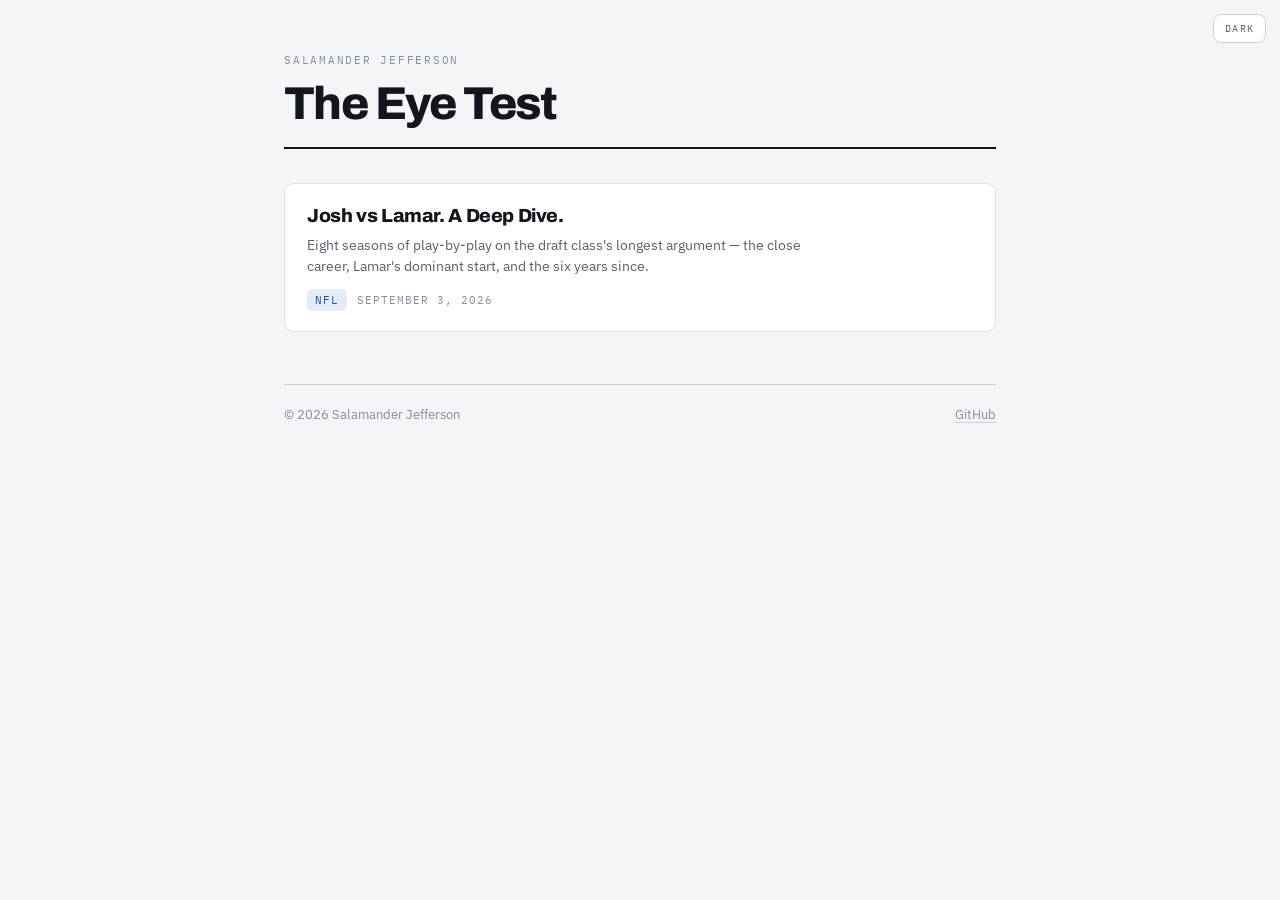
==== index.html @ 1bc0b749 "Drop tagline; retitle post to 'A Deep Dive'; keep tag on re-publish" ====
<!doctype html>
<html lang="en">
<head>
<meta charset="utf-8">
<meta name="viewport" content="width=device-width, initial-scale=1">
<meta name="color-scheme" content="light dark">
<meta name="description" content="The Eye Test — Salamander Jefferson">
<title>The Eye Test</title>
<link rel="preconnect" href="https://fonts.googleapis.com">
<link rel="preconnect" href="https://fonts.gstatic.com" crossorigin>
<link rel="stylesheet" href="https://fonts.googleapis.com/css2?family=Archivo:wght@500;700;800&family=IBM+Plex+Mono:wght@400;500&family=IBM+Plex+Sans:wght@400;500;600&display=swap">
<link rel="stylesheet" href="style.css">
</head>
<body>
<div class="wrap">
  <header>
    <div class="eyebrow">Salamander Jefferson</div>
    <h1><a href="./">The Eye Test</a></h1>

  </header>

  <ul class="posts">
    <li class="post">
      <a href="posts/allen-vs-jackson/">
        <h2>Josh vs Lamar. A Deep Dive.</h2>
        <p>Eight seasons of play-by-play on the draft class's longest argument — the close career, Lamar's dominant start, and the six years since.</p>
        <div class="meta"><span class="tag">NFL</span>
          <span>September 3, 2026</span></div>
      </a>
    </li>
  </ul>

  <footer>
    <span>&copy; 2026 Salamander Jefferson</span>
    <span><a href="https://github.com/mpg000f">GitHub</a></span>
  </footer>
</div>
<script>
(function(){
  var b=document.createElement('button'); b.className='themebtn'; b.type='button';
  var root=document.documentElement;
  function cur(){ return root.getAttribute('data-theme')
    || (matchMedia('(prefers-color-scheme: dark)').matches ? 'dark' : 'light'); }
  function paint(){ b.textContent = cur()==='dark' ? 'Light' : 'Dark';
    b.setAttribute('aria-label','Switch to '+(cur()==='dark'?'light':'dark')+' theme'); }
  b.addEventListener('click', function(){
    root.setAttribute('data-theme', cur()==='dark' ? 'light' : 'dark'); paint(); });
  matchMedia('(prefers-color-scheme: dark)').addEventListener('change', paint);
  document.body.appendChild(b); paint();
})();
</script>
</body>
</html>
---- style.css ----
/* Shared shell for the site index. Individual posts are self-contained and
   carry their own styles; these tokens are kept in sync with them by hand. */

:root{
  --ground:#F4F5F7; --surface:#FFFFFF; --surface-2:#EDEFF3;
  --ink:#14161D; --ink-2:#5A5F6E; --ink-3:#878DA0;
  --line:#DFE1E7; --line-2:#CBCFD9;
  --accent:#1D4FA3; --accent-wash:#E4EBF7;
  --r:10px;
}
@media (prefers-color-scheme:dark){ :root:not([data-theme="light"]){
  --ground:#101218; --surface:#171A22; --surface-2:#1E222C;
  --ink:#EDEEF2; --ink-2:#969CAC; --ink-3:#6E7486;
  --line:#262A35; --line-2:#333846;
  --accent:#6FA4EC; --accent-wash:#16233A;
}}
:root[data-theme="dark"]{
  --ground:#101218; --surface:#171A22; --surface-2:#1E222C;
  --ink:#EDEEF2; --ink-2:#969CAC; --ink-3:#6E7486;
  --line:#262A35; --line-2:#333846;
  --accent:#6FA4EC; --accent-wash:#16233A;
}

*,*::before,*::after{box-sizing:border-box}
body{margin:0;background:var(--ground);color:var(--ink);
  font-family:"IBM Plex Sans",system-ui,-apple-system,"Segoe UI",sans-serif;
  font-size:15px;line-height:1.55;-webkit-font-smoothing:antialiased}
a{color:inherit;text-decoration:none}
.wrap{max-width:760px;margin:0 auto;padding:52px 24px 80px}

/* masthead */
header{border-bottom:2px solid var(--ink);padding-bottom:20px;margin-bottom:34px}
h1{font-family:Archivo,"Helvetica Neue",Arial,sans-serif;font-size:clamp(30px,5.6vw,46px);
  font-weight:800;letter-spacing:-.035em;line-height:1;margin:0}
h1 a:hover{color:var(--accent)}
.tagline{color:var(--ink-2);margin:12px 0 0;max-width:56ch;font-size:15px}
.eyebrow{font-family:"IBM Plex Mono",ui-monospace,monospace;font-size:11px;letter-spacing:.16em;
  text-transform:uppercase;color:var(--ink-3);margin-bottom:12px}

/* post list */
.posts{display:flex;flex-direction:column;gap:14px;list-style:none;margin:0;padding:0}
.post{background:var(--surface);border:1px solid var(--line);border-radius:var(--r);
  transition:border-color .15s,transform .15s}
.post:hover{border-color:var(--accent);transform:translateY(-1px)}
.post a{display:block;padding:20px 22px}
.post a:focus-visible{outline:2px solid var(--accent);outline-offset:3px;border-radius:var(--r)}
.post h2{font-family:Archivo,sans-serif;font-size:19px;font-weight:800;letter-spacing:-.02em;
  line-height:1.25;margin:0 0 7px;text-wrap:balance}
.post p{margin:0;color:var(--ink-2);font-size:14px;max-width:64ch;line-height:1.5}
.meta{display:flex;flex-wrap:wrap;align-items:center;gap:10px;margin-top:12px;
  font-family:"IBM Plex Mono",ui-monospace,monospace;font-size:10.5px;letter-spacing:.1em;
  text-transform:uppercase;color:var(--ink-3)}
.tag{background:var(--accent-wash);color:var(--accent);padding:3px 8px;border-radius:5px;
  letter-spacing:.08em}

footer{margin-top:52px;padding-top:20px;border-top:1px solid var(--line-2);
  color:var(--ink-3);font-size:12.5px;display:flex;justify-content:space-between;gap:16px;
  flex-wrap:wrap}
footer a{border-bottom:1px solid var(--line-2)}
footer a:hover{color:var(--accent);border-color:var(--accent)}

.themebtn{position:fixed;top:14px;right:14px;z-index:50;appearance:none;cursor:pointer;
  font-family:"IBM Plex Mono",ui-monospace,monospace;font-size:10px;letter-spacing:.12em;
  text-transform:uppercase;padding:7px 11px;border-radius:8px;
  background:var(--surface);color:var(--ink-2);border:1px solid var(--line-2)}
.themebtn:hover{color:var(--ink)}
.themebtn:focus-visible{outline:2px solid var(--accent);outline-offset:2px}

@media (max-width:720px){ .wrap{padding:34px 16px 60px} .themebtn{top:8px;right:8px} }
@media (prefers-reduced-motion:reduce){*{transition:none!important}}
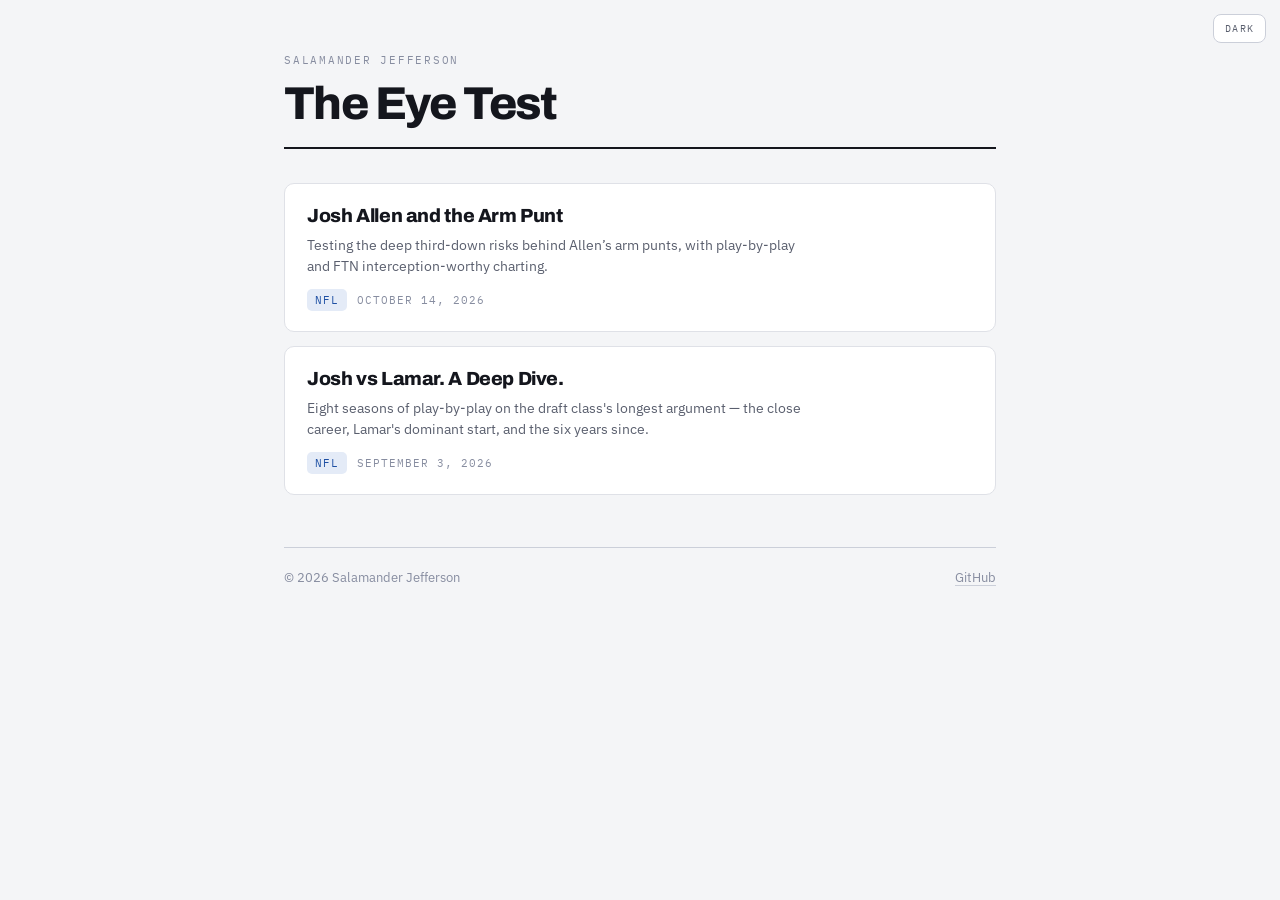
==== commit c394fde4: "Draft Josh Allen arm-punt article with FTN charting and reproducible analysis" ====
--- a/index.html
+++ b/index.html
@@ -20,6 +20,14 @@
   </header>
 
   <ul class="posts">
+    <li class="post">
+      <a href="posts/josh-allen-arm-punts/">
+        <h2>Josh Allen and the Arm Punt</h2>
+        <p>Testing the deep third-down risks behind Allen’s arm punts, with play-by-play and FTN interception-worthy charting.</p>
+        <div class="meta"><span class="tag">NFL</span>
+          <span>October 14, 2026</span></div>
+      </a>
+    </li>
     <li class="post">
       <a href="posts/allen-vs-jackson/">
         <h2>Josh vs Lamar. A Deep Dive.</h2>
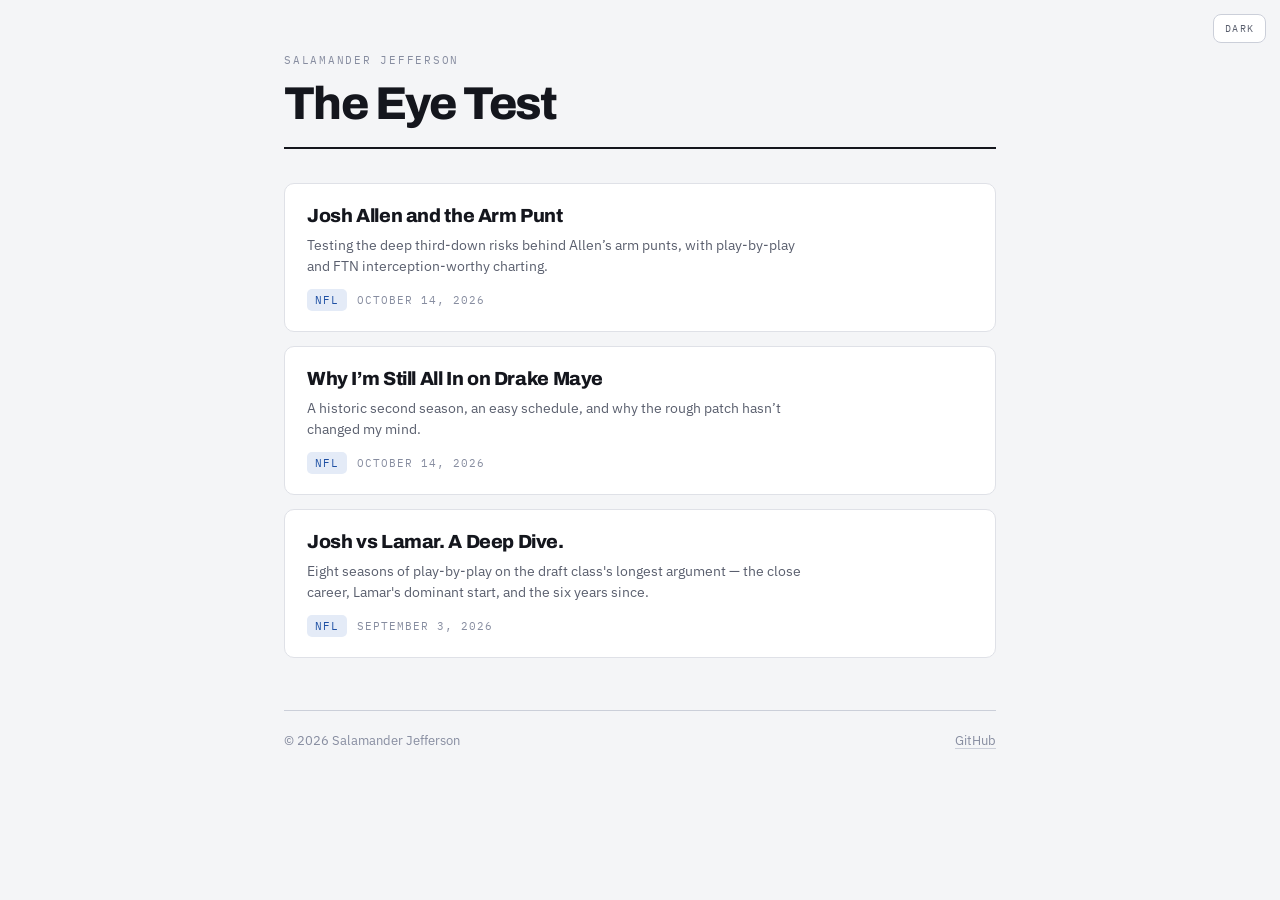
==== commit 8aea46f4: "Publish Drake Maye article with The Eye Test theme" ====
--- a/index.html
+++ b/index.html
@@ -24,6 +24,14 @@
       <a href="posts/josh-allen-arm-punts/">
         <h2>Josh Allen and the Arm Punt</h2>
         <p>Testing the deep third-down risks behind Allen’s arm punts, with play-by-play and FTN interception-worthy charting.</p>
+        <div class="meta"><span class="tag">NFL</span>
+          <span>October 14, 2026</span></div>
+      </a>
+    </li>
+    <li class="post">
+      <a href="posts/drake-maye/">
+        <h2>Why I’m Still All In on Drake Maye</h2>
+        <p>A historic second season, an easy schedule, and why the rough patch hasn’t changed my mind.</p>
         <div class="meta"><span class="tag">NFL</span>
           <span>October 14, 2026</span></div>
       </a>
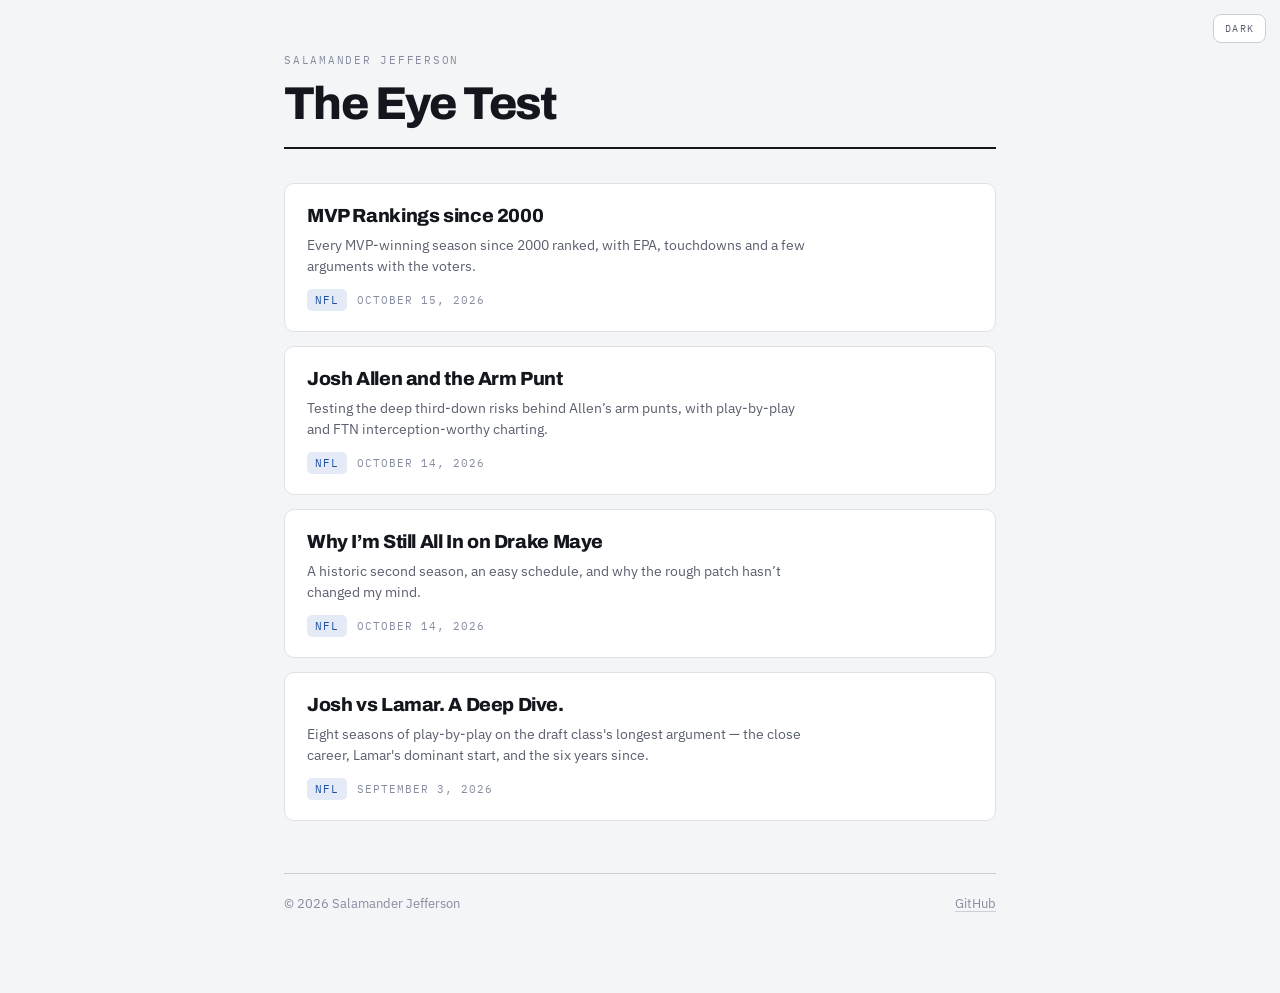
==== commit fe0adef1: "Publish MVP rankings since 2000 with season league ranks and shared EPA methodology" ====
--- a/index.html
+++ b/index.html
@@ -1,55 +1,53 @@
-<!doctype html>
+<!DOCTYPE html>
+
 <html lang="en">
 <head>
-<meta charset="utf-8">
-<meta name="viewport" content="width=device-width, initial-scale=1">
-<meta name="color-scheme" content="light dark">
-<meta name="description" content="The Eye Test — Salamander Jefferson">
+<meta charset="utf-8"/>
+<meta content="width=device-width, initial-scale=1" name="viewport"/>
+<meta content="light dark" name="color-scheme"/>
+<meta content="The Eye Test — Salamander Jefferson" name="description"/>
 <title>The Eye Test</title>
-<link rel="preconnect" href="https://fonts.googleapis.com">
-<link rel="preconnect" href="https://fonts.gstatic.com" crossorigin>
-<link rel="stylesheet" href="https://fonts.googleapis.com/css2?family=Archivo:wght@500;700;800&family=IBM+Plex+Mono:wght@400;500&family=IBM+Plex+Sans:wght@400;500;600&display=swap">
-<link rel="stylesheet" href="style.css">
+<link href="https://fonts.googleapis.com" rel="preconnect"/>
+<link crossorigin="" href="https://fonts.gstatic.com" rel="preconnect"/>
+<link href="https://fonts.googleapis.com/css2?family=Archivo:wght@500;700;800&amp;family=IBM+Plex+Mono:wght@400;500&amp;family=IBM+Plex+Sans:wght@400;500;600&amp;display=swap" rel="stylesheet"/>
+<link href="style.css" rel="stylesheet"/>
 </head>
 <body>
 <div class="wrap">
-  <header>
-    <div class="eyebrow">Salamander Jefferson</div>
-    <h1><a href="./">The Eye Test</a></h1>
-
-  </header>
-
-  <ul class="posts">
-    <li class="post">
-      <a href="posts/josh-allen-arm-punts/">
-        <h2>Josh Allen and the Arm Punt</h2>
-        <p>Testing the deep third-down risks behind Allen’s arm punts, with play-by-play and FTN interception-worthy charting.</p>
-        <div class="meta"><span class="tag">NFL</span>
-          <span>October 14, 2026</span></div>
-      </a>
-    </li>
-    <li class="post">
-      <a href="posts/drake-maye/">
-        <h2>Why I’m Still All In on Drake Maye</h2>
-        <p>A historic second season, an easy schedule, and why the rough patch hasn’t changed my mind.</p>
-        <div class="meta"><span class="tag">NFL</span>
-          <span>October 14, 2026</span></div>
-      </a>
-    </li>
-    <li class="post">
-      <a href="posts/allen-vs-jackson/">
-        <h2>Josh vs Lamar. A Deep Dive.</h2>
-        <p>Eight seasons of play-by-play on the draft class's longest argument — the close career, Lamar's dominant start, and the six years since.</p>
-        <div class="meta"><span class="tag">NFL</span>
-          <span>September 3, 2026</span></div>
-      </a>
-    </li>
-  </ul>
-
-  <footer>
-    <span>&copy; 2026 Salamander Jefferson</span>
-    <span><a href="https://github.com/mpg000f">GitHub</a></span>
-  </footer>
+<header>
+<div class="eyebrow">Salamander Jefferson</div>
+<h1><a href="./">The Eye Test</a></h1>
+</header>
+<ul class="posts"><li class="post"><a href="posts/mvp-rankings-since-2000/"><h2>MVP Rankings since 2000</h2><p>Every MVP-winning season since 2000 ranked, with EPA, touchdowns and a few arguments with the voters.</p><div class="meta"><span class="tag">NFL</span><span>October 15, 2026</span></div></a></li>
+<li class="post">
+<a href="posts/josh-allen-arm-punts/">
+<h2>Josh Allen and the Arm Punt</h2>
+<p>Testing the deep third-down risks behind Allen’s arm punts, with play-by-play and FTN interception-worthy charting.</p>
+<div class="meta"><span class="tag">NFL</span>
+<span>October 14, 2026</span></div>
+</a>
+</li>
+<li class="post">
+<a href="posts/drake-maye/">
+<h2>Why I’m Still All In on Drake Maye</h2>
+<p>A historic second season, an easy schedule, and why the rough patch hasn’t changed my mind.</p>
+<div class="meta"><span class="tag">NFL</span>
+<span>October 14, 2026</span></div>
+</a>
+</li>
+<li class="post">
+<a href="posts/allen-vs-jackson/">
+<h2>Josh vs Lamar. A Deep Dive.</h2>
+<p>Eight seasons of play-by-play on the draft class's longest argument — the close career, Lamar's dominant start, and the six years since.</p>
+<div class="meta"><span class="tag">NFL</span>
+<span>September 3, 2026</span></div>
+</a>
+</li>
+</ul>
+<footer>
+<span>© 2026 Salamander Jefferson</span>
+<span><a href="https://github.com/mpg000f">GitHub</a></span>
+</footer>
 </div>
 <script>
 (function(){
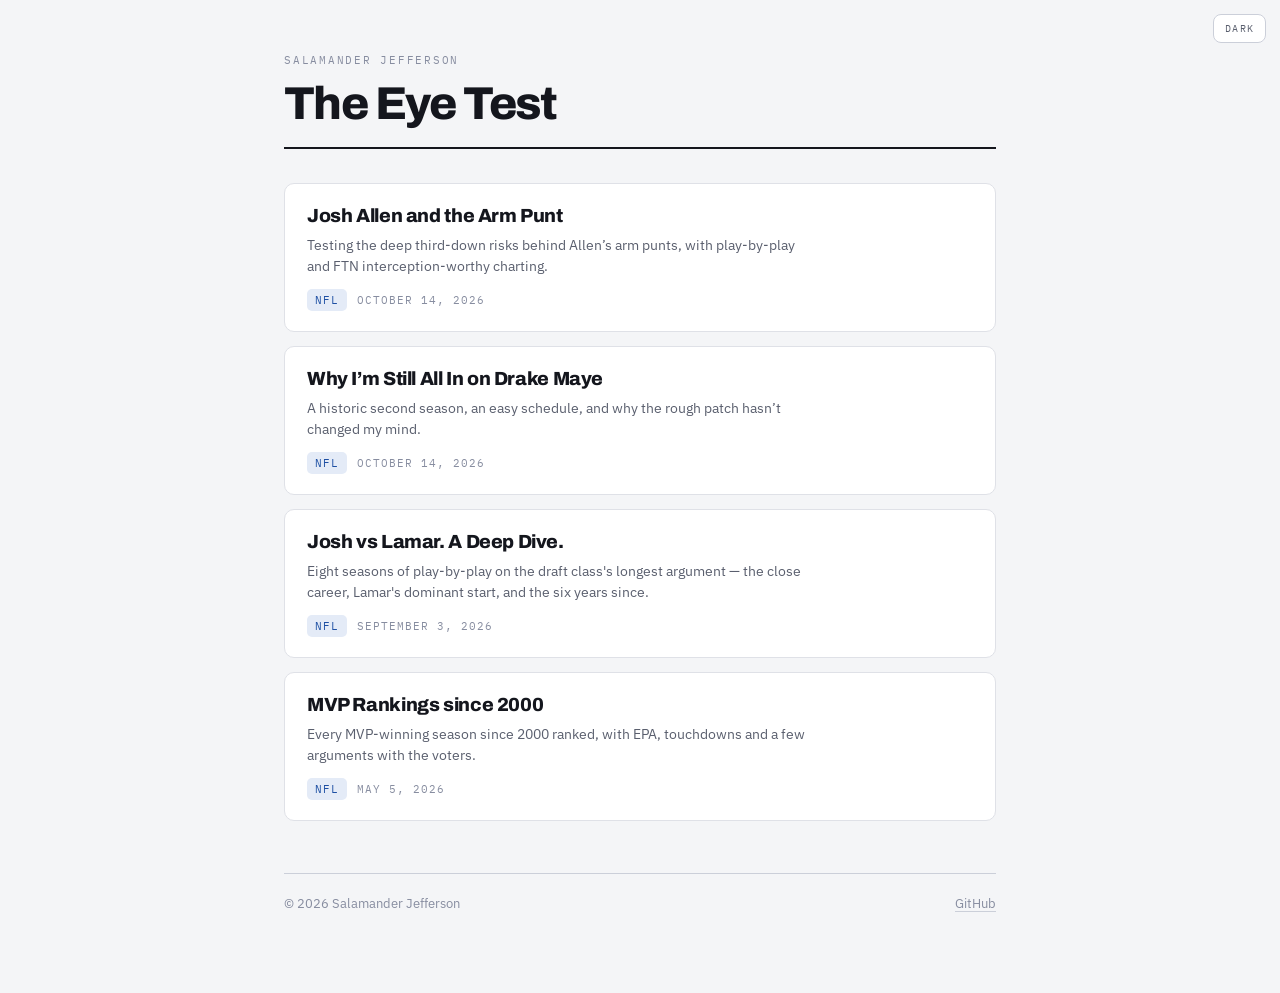
==== commit 316cff17: "Set MVP article publication date to May 5, 2026" ====
--- a/index.html
+++ b/index.html
@@ -18,7 +18,7 @@
 <div class="eyebrow">Salamander Jefferson</div>
 <h1><a href="./">The Eye Test</a></h1>
 </header>
-<ul class="posts"><li class="post"><a href="posts/mvp-rankings-since-2000/"><h2>MVP Rankings since 2000</h2><p>Every MVP-winning season since 2000 ranked, with EPA, touchdowns and a few arguments with the voters.</p><div class="meta"><span class="tag">NFL</span><span>October 15, 2026</span></div></a></li>
+<ul class="posts">
 <li class="post">
 <a href="posts/josh-allen-arm-punts/">
 <h2>Josh Allen and the Arm Punt</h2>
@@ -43,6 +43,7 @@
 <span>September 3, 2026</span></div>
 </a>
 </li>
+<li class="post"><a href="posts/mvp-rankings-since-2000/"><h2>MVP Rankings since 2000</h2><p>Every MVP-winning season since 2000 ranked, with EPA, touchdowns and a few arguments with the voters.</p><div class="meta"><span class="tag">NFL</span><span>May 5, 2026</span></div></a></li>
 </ul>
 <footer>
 <span>© 2026 Salamander Jefferson</span>
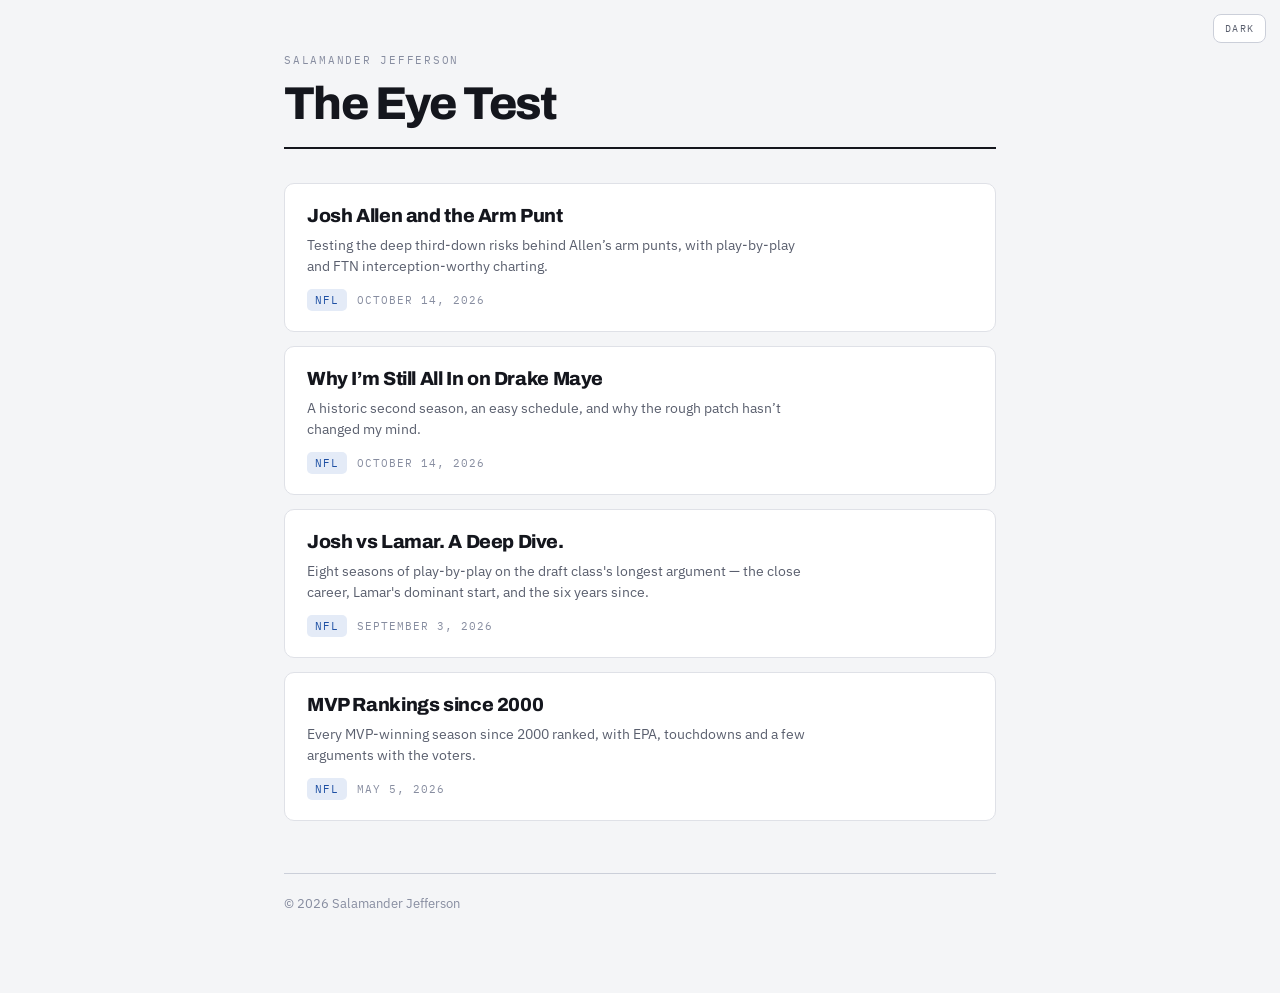
==== commit 9f35b12a: "Remove GitHub profile and repository links from site footers" ====
--- a/index.html
+++ b/index.html
@@ -47,7 +47,6 @@
 </ul>
 <footer>
 <span>© 2026 Salamander Jefferson</span>
-<span><a href="https://github.com/mpg000f">GitHub</a></span>
 </footer>
 </div>
 <script>
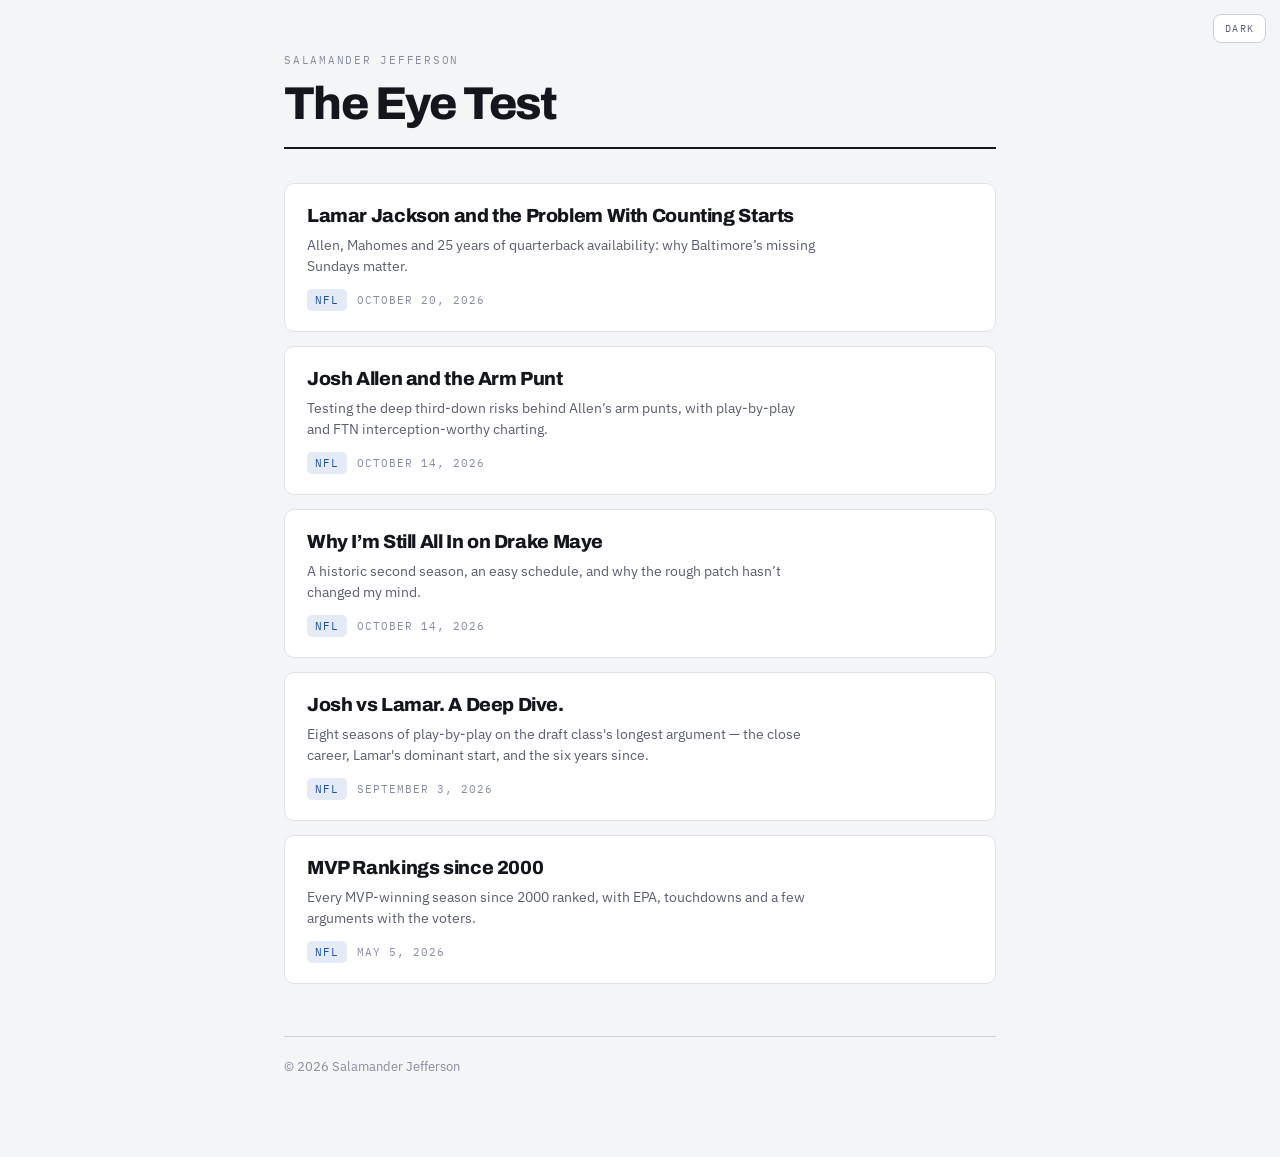
==== commit a656aec5: "Publish Lamar Jackson availability article and historical rankings" ====
--- a/index.html
+++ b/index.html
@@ -1,53 +1,70 @@
-<!DOCTYPE html>
-
+<!doctype html>
 <html lang="en">
 <head>
-<meta charset="utf-8"/>
-<meta content="width=device-width, initial-scale=1" name="viewport"/>
-<meta content="light dark" name="color-scheme"/>
-<meta content="The Eye Test — Salamander Jefferson" name="description"/>
+<meta charset="utf-8">
+<meta name="viewport" content="width=device-width, initial-scale=1">
+<meta name="color-scheme" content="light dark">
+<meta name="description" content="The Eye Test — Salamander Jefferson">
 <title>The Eye Test</title>
-<link href="https://fonts.googleapis.com" rel="preconnect"/>
-<link crossorigin="" href="https://fonts.gstatic.com" rel="preconnect"/>
-<link href="https://fonts.googleapis.com/css2?family=Archivo:wght@500;700;800&amp;family=IBM+Plex+Mono:wght@400;500&amp;family=IBM+Plex+Sans:wght@400;500;600&amp;display=swap" rel="stylesheet"/>
-<link href="style.css" rel="stylesheet"/>
+<link rel="preconnect" href="https://fonts.googleapis.com">
+<link rel="preconnect" href="https://fonts.gstatic.com" crossorigin>
+<link rel="stylesheet" href="https://fonts.googleapis.com/css2?family=Archivo:wght@500;700;800&family=IBM+Plex+Mono:wght@400;500&family=IBM+Plex+Sans:wght@400;500;600&display=swap">
+<link rel="stylesheet" href="style.css">
 </head>
 <body>
 <div class="wrap">
-<header>
-<div class="eyebrow">Salamander Jefferson</div>
-<h1><a href="./">The Eye Test</a></h1>
-</header>
-<ul class="posts">
-<li class="post">
-<a href="posts/josh-allen-arm-punts/">
-<h2>Josh Allen and the Arm Punt</h2>
-<p>Testing the deep third-down risks behind Allen’s arm punts, with play-by-play and FTN interception-worthy charting.</p>
-<div class="meta"><span class="tag">NFL</span>
-<span>October 14, 2026</span></div>
-</a>
-</li>
-<li class="post">
-<a href="posts/drake-maye/">
-<h2>Why I’m Still All In on Drake Maye</h2>
-<p>A historic second season, an easy schedule, and why the rough patch hasn’t changed my mind.</p>
-<div class="meta"><span class="tag">NFL</span>
-<span>October 14, 2026</span></div>
-</a>
-</li>
-<li class="post">
-<a href="posts/allen-vs-jackson/">
-<h2>Josh vs Lamar. A Deep Dive.</h2>
-<p>Eight seasons of play-by-play on the draft class's longest argument — the close career, Lamar's dominant start, and the six years since.</p>
-<div class="meta"><span class="tag">NFL</span>
-<span>September 3, 2026</span></div>
-</a>
-</li>
-<li class="post"><a href="posts/mvp-rankings-since-2000/"><h2>MVP Rankings since 2000</h2><p>Every MVP-winning season since 2000 ranked, with EPA, touchdowns and a few arguments with the voters.</p><div class="meta"><span class="tag">NFL</span><span>May 5, 2026</span></div></a></li>
-</ul>
-<footer>
-<span>© 2026 Salamander Jefferson</span>
-</footer>
+  <header>
+    <div class="eyebrow">Salamander Jefferson</div>
+    <h1><a href="./">The Eye Test</a></h1>
+
+  </header>
+
+  <ul class="posts">
+    <li class="post">
+      <a href="posts/lamar-jackson-availability/">
+        <h2>Lamar Jackson and the Problem With Counting Starts</h2>
+        <p>Allen, Mahomes and 25 years of quarterback availability: why Baltimore’s missing Sundays matter.</p>
+        <div class="meta"><span class="tag">NFL</span>
+          <span>October 20, 2026</span></div>
+      </a>
+    </li>
+    <li class="post">
+      <a href="posts/josh-allen-arm-punts/">
+        <h2>Josh Allen and the Arm Punt</h2>
+        <p>Testing the deep third-down risks behind Allen’s arm punts, with play-by-play and FTN interception-worthy charting.</p>
+        <div class="meta"><span class="tag">NFL</span>
+          <span>October 14, 2026</span></div>
+      </a>
+    </li>
+    <li class="post">
+      <a href="posts/drake-maye/">
+        <h2>Why I’m Still All In on Drake Maye</h2>
+        <p>A historic second season, an easy schedule, and why the rough patch hasn’t changed my mind.</p>
+        <div class="meta"><span class="tag">NFL</span>
+          <span>October 14, 2026</span></div>
+      </a>
+    </li>
+    <li class="post">
+      <a href="posts/allen-vs-jackson/">
+        <h2>Josh vs Lamar. A Deep Dive.</h2>
+        <p>Eight seasons of play-by-play on the draft class's longest argument — the close career, Lamar's dominant start, and the six years since.</p>
+        <div class="meta"><span class="tag">NFL</span>
+          <span>September 3, 2026</span></div>
+      </a>
+    </li>
+    <li class="post">
+      <a href="posts/mvp-rankings-since-2000/">
+        <h2>MVP Rankings since 2000</h2>
+        <p>Every MVP-winning season since 2000 ranked, with EPA, touchdowns and a few arguments with the voters.</p>
+        <div class="meta"><span class="tag">NFL</span>
+          <span>May 5, 2026</span></div>
+      </a>
+    </li>
+  </ul>
+
+  <footer>
+    <span>&copy; 2026 Salamander Jefferson</span>
+  </footer>
 </div>
 <script>
 (function(){
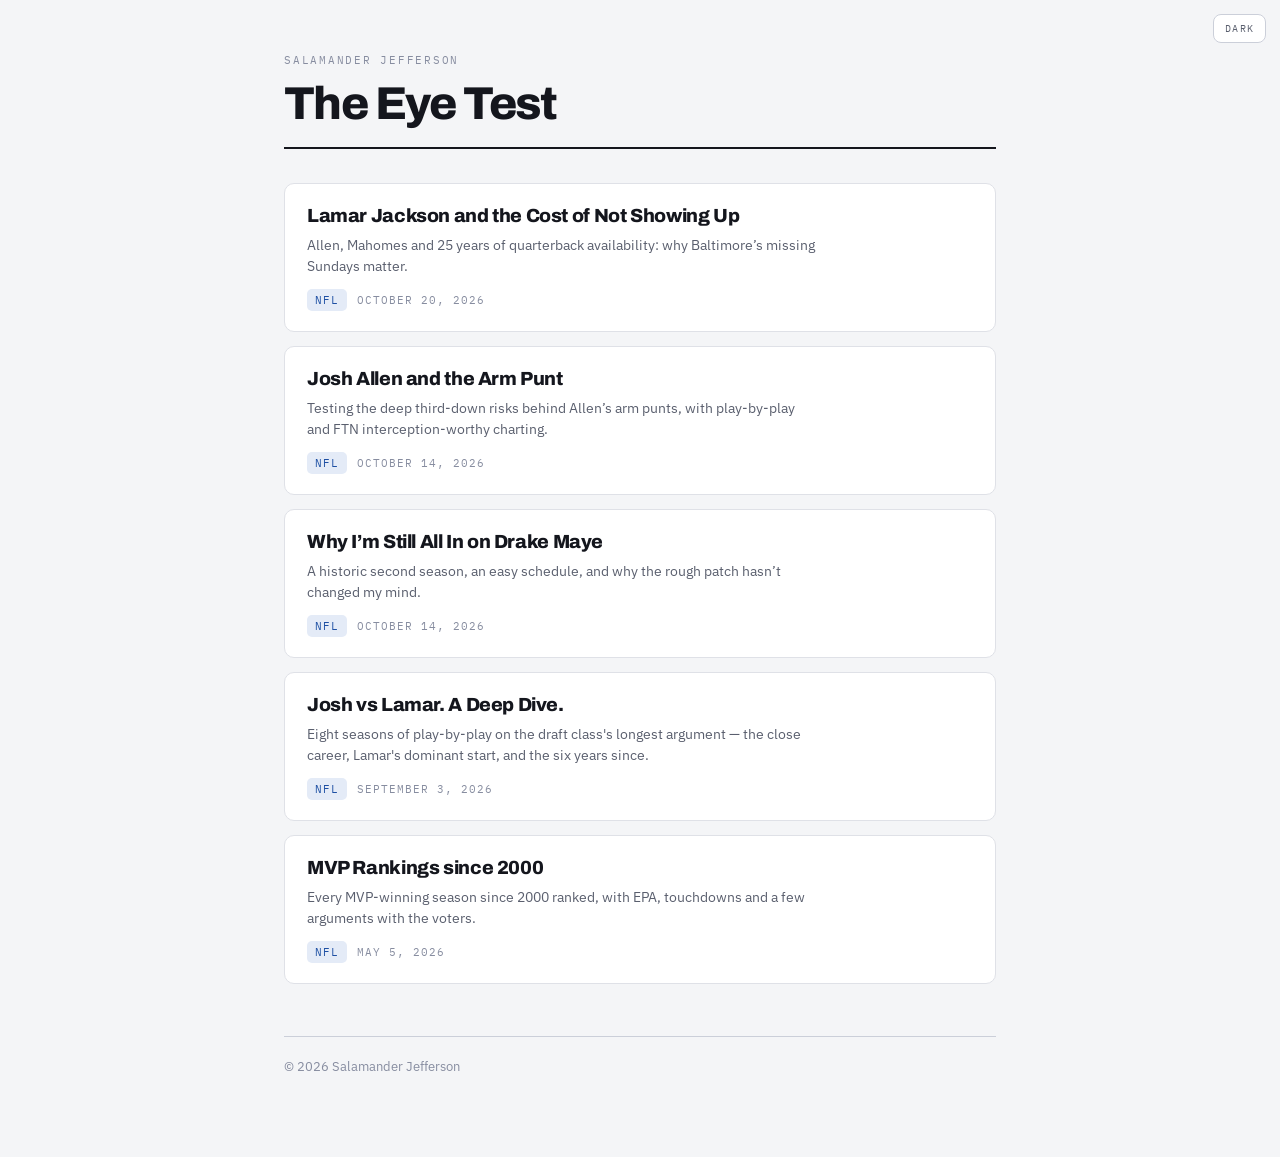
==== commit fdec50b1: "Retitle Lamar article: The Cost of Not Showing Up" ====
--- a/index.html
+++ b/index.html
@@ -22,7 +22,7 @@
   <ul class="posts">
     <li class="post">
       <a href="posts/lamar-jackson-availability/">
-        <h2>Lamar Jackson and the Problem With Counting Starts</h2>
+        <h2>Lamar Jackson and the Cost of Not Showing Up</h2>
         <p>Allen, Mahomes and 25 years of quarterback availability: why Baltimore’s missing Sundays matter.</p>
         <div class="meta"><span class="tag">NFL</span>
           <span>October 20, 2026</span></div>
